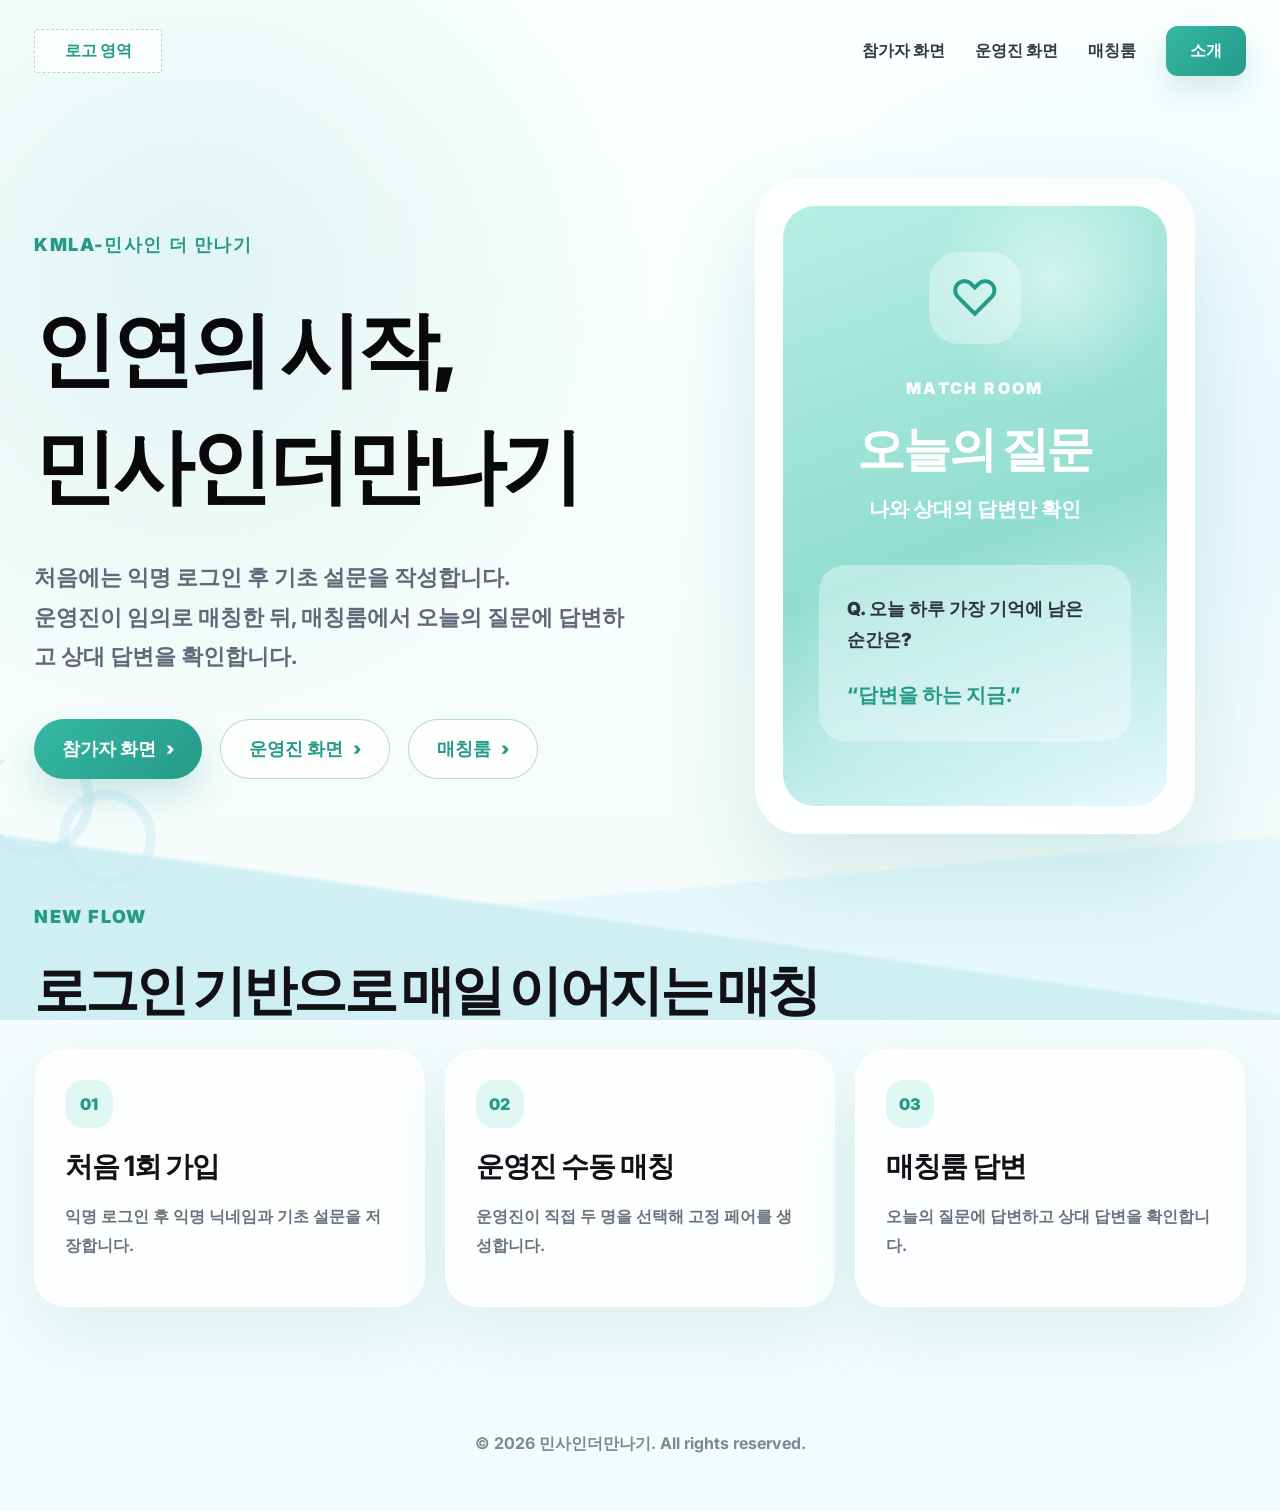
==== index.html @ b185637e "Add files via upload" ====
<!DOCTYPE html><html lang="ko"><head><meta charset="UTF-8"><meta name="viewport" content="width=device-width,initial-scale=1.0"><title>민사인  더  만나기</title><link rel="stylesheet" href="style.css"></head><body><nav>
  <a class="brand" href="index.html"><div class="logo-slot">로고 영역</div></a>
  <div class="nav-links">
    <a href="participant.html">참가자 화면</a>
    <a href="admin.html">운영진 화면</a>
    <a href="room.html">매칭룸</a>
    <a class="active" href="index.html">소개</a>
  </div>
</nav><main>
<section class="hero"><div><p class="eyebrow">KMLA-민사인 더 만나기</p><h1>인연의 시작,<br>민사인더만나기</h1><p class="desc">처음에는 익명 로그인 후 기초 설문을 작성합니다.<br>운영진이 임의로 매칭한 뒤, 매칭룸에서 오늘의 질문에 답변하고 상대 답변을 확인합니다.</p><div class="buttons"><a class="btn" href="participant.html">참가자 화면 <span>›</span></a><a class="btn ghost" href="admin.html">운영진 화면 <span>›</span></a><a class="btn ghost" href="room.html">매칭룸 <span>›</span></a></div></div>
<div class="mockup-wrap"><div class="mockup"><div class="screen"><div class="heart-box">♡</div><p class="match-label">MATCH ROOM</p><div class="match-title">오늘의 질문</div><p class="match-sub">나와 상대의 답변만 확인</p><div class="answer-card"><strong>Q. 오늘 하루 가장 기억에 남은 순간은?</strong><span>“답변을 하는 지금.”</span></div></div></div></div></section>
<section class="section"><p class="eyebrow">NEW FLOW</p><h2>로그인 기반으로 매일 이어지는 매칭</h2><div class="steps"><article class="card"><div class="num">01</div><h3>처음 1회 가입</h3><p>익명 로그인 후 익명 닉네임과 기초 설문을 저장합니다.</p></article><article class="card"><div class="num">02</div><h3>운영진 수동 매칭</h3><p>운영진이 직접 두 명을 선택해 고정 페어를 생성합니다.</p></article><article class="card"><div class="num">03</div><h3>매칭룸 답변</h3><p>오늘의 질문에 답변하고 상대 답변을 확인합니다.</p></article></div></section>
</main><footer>© 2026 민사인더만나기. All rights reserved.</footer></body></html>
---- style.css ----
@import url('https://fonts.googleapis.com/css2?family=Inter:wght@500;600;700;800;900&display=swap');

:root{
  --mint:#35b8a3;
  --mint-dark:#259a88;
  --mint-soft:#dff8f3;
  --sky:#dff3ff;
  --ink:#111116;
  --muted:#6d7280;
  --line:rgba(53,184,163,.22);
  --card:rgba(255,255,255,.78);
}

*{box-sizing:border-box}
html{scroll-behavior:smooth}

body{
  margin:0;
  min-height:100vh;
  font-family:Inter,"Pretendard","Apple SD Gothic Neo",sans-serif;
  color:var(--ink);
  background:
    radial-gradient(circle at 15% 18%, rgba(53,184,163,.13), transparent 28%),
    radial-gradient(circle at 88% 30%, rgba(190,235,255,.32), transparent 30%),
    linear-gradient(180deg,#fbffff 0%,#f6fcfb 55%,#f3fbff 100%);
  overflow-x:hidden;
}

body::after{
  content:"";
  position:fixed;
  left:-80px;
  right:-80px;
  bottom:-120px;
  height:260px;
  z-index:-1;
  background:
    radial-gradient(circle at 8% 15%, transparent 0 48px, rgba(197,232,244,.48) 49px 58px, transparent 59px),
    radial-gradient(circle at 13% 30%, transparent 0 38px, rgba(197,232,244,.42) 39px 48px, transparent 49px),
    linear-gradient(8deg, rgba(205,238,241,.9) 0 42%, transparent 43%),
    linear-gradient(-5deg, rgba(227,247,250,.95) 0 49%, transparent 50%);
}

nav{
  max-width:1280px;
  margin:0 auto;
  padding:26px 34px;
  display:flex;
  align-items:center;
  justify-content:space-between;
}

.brand{
  display:flex;
  align-items:center;
  gap:14px;
  text-decoration:none;
  color:var(--ink);
}

.logo-slot{
  width:128px;
  height:44px;
  display:grid;
  place-items:center;
  border:1.5px dashed rgba(37,154,136,.35);
  background:rgba(255,255,255,.72);
  color:var(--mint-dark);
  font-weight:800;
  border-radius:2px;
}

.nav-links{
  display:flex;
  gap:30px;
  align-items:center;
}

.nav-links a{
  color:#343943;
  text-decoration:none;
  font-size:16px;
  font-weight:800;
}

.nav-links .active{
  padding:14px 24px;
  border-radius:12px;
  color:white;
  background:linear-gradient(135deg,var(--mint),var(--mint-dark));
  box-shadow:0 14px 28px rgba(37,154,136,.18);
}

main{
  max-width:1280px;
  margin:0 auto;
  padding:44px 34px 90px;
}

.hero{
  min-height:720px;
  display:grid;
  grid-template-columns:1.05fr .95fr;
  gap:70px;
  align-items:center;
}

.eyebrow{
  margin:0 0 34px;
  color:var(--mint-dark);
  font-size:18px;
  font-weight:900;
  letter-spacing:.09em;
}

h1{
  margin:0;
  color:#09090b;
  font-size:clamp(50px,6.8vw,82px);
  line-height:1.42;
  letter-spacing:-.05em;
  font-weight:900;
}

h2{
  margin:0;
  font-size:clamp(34px,4.2vw,58px);
  line-height:1.08;
  letter-spacing:-.065em;
  font-weight:900;
}

h3{
  margin:0;
  letter-spacing:-.04em;
}

.desc{
  margin:34px 0 0;
  color:#626879;
  font-size:22px;
  line-height:1.8;
  font-weight:700;
}

.buttons{
  display:flex;
  gap:18px;
  flex-wrap:wrap;
  margin-top:42px;
}

button,.btn{
  display:inline-flex;
  align-items:center;
  justify-content:center;
  gap:10px;
  border:0;
  text-decoration:none;
  padding:17px 28px;
  border-radius:999px;
  background:linear-gradient(135deg,var(--mint),var(--mint-dark));
  color:white;
  font-size:18px;
  font-weight:900;
  cursor:pointer;
  box-shadow:0 18px 34px rgba(37,154,136,.20);
  transition:.2s ease;
}

button:hover,.btn:hover{transform:translateY(-2px)}

.ghost{
  background:rgba(255,255,255,.76);
  color:var(--mint-dark);
  border:1.5px solid rgba(37,154,136,.35);
  box-shadow:none;
}

.features{
  display:grid;
  grid-template-columns:repeat(3,1fr);
  gap:22px;
  max-width:720px;
  margin-top:90px;
}

.feature{
  display:grid;
  grid-template-columns:58px 1fr;
  gap:14px;
  align-items:center;
  padding-right:18px;
  border-right:1px solid rgba(53,184,163,.20);
}

.feature:last-child{border-right:0}

.feature-icon{
  width:52px;
  height:52px;
  display:grid;
  place-items:center;
  border-radius:50%;
  background:rgba(53,184,163,.12);
  border:1px solid rgba(53,184,163,.24);
  color:var(--mint-dark);
  font-size:28px;
}

.feature strong{
  display:block;
  color:#252931;
  font-size:16px;
  font-weight:900;
}

.feature span{
  display:block;
  margin-top:5px;
  color:#7b8390;
  font-size:14px;
  line-height:1.4;
  font-weight:700;
}

.mockup-wrap{
  display:flex;
  justify-content:center;
}

.mockup{
  width:min(440px,100%);
  padding:28px;
  border-radius:46px;
  background:rgba(255,255,255,.86);
  box-shadow:0 42px 90px rgba(37,154,136,.16);
}

.screen{
  min-height:600px;
  padding:46px 36px;
  border-radius:32px;
  background:
    radial-gradient(circle at 70% 12%, rgba(255,255,255,.5), transparent 20%),
    linear-gradient(160deg,#b6efe3 0%,#91ddcf 55%,#e8f9ff 100%);
  color:white;
  text-align:center;
}

.heart-box{
  width:92px;
  height:92px;
  display:grid;
  place-items:center;
  margin:0 auto 34px;
  border-radius:30px;
  background:rgba(255,255,255,.34);
  color:var(--mint-dark);
  font-size:50px;
}

.match-label{
  margin:0;
  color:white;
  font-size:16px;
  font-weight:900;
  letter-spacing:.15em;
}

.match-title{
  margin:24px 0 18px;
  color:white;
  font-size:48px;
  line-height:1.12;
  letter-spacing:-.05em;
  font-weight:900;
}

.match-sub{
  color:white;
  font-size:20px;
  font-weight:800;
}

.answer-card{
  margin-top:42px;
  padding:28px;
  border-radius:26px;
  background:rgba(255,255,255,.38);
  color:#2d3540;
  text-align:left;
  line-height:1.75;
  box-shadow:0 20px 48px rgba(255,255,255,.16);
}

.answer-card strong{display:block;font-size:18px;font-weight:900}
.answer-card span{display:block;margin-top:22px;color:var(--mint-dark);font-size:20px;font-weight:800}

.panel,.card,.board{
  background:var(--card);
  border:1px solid rgba(255,255,255,.9);
  border-radius:32px;
  box-shadow:0 28px 68px rgba(37,154,136,.11);
  backdrop-filter:blur(14px);
}

.section{margin-top:40px}

.steps{
  display:grid;
  grid-template-columns:repeat(3,1fr);
  gap:20px;
  margin-top:30px;
}

.card{padding:30px}

.num{
  width:48px;
  height:48px;
  display:grid;
  place-items:center;
  border-radius:18px;
  background:var(--mint-soft);
  color:var(--mint-dark);
  font-weight:900;
}

.card h3{margin-top:20px;font-size:28px}
.card p,.panel p,.board p,.notice{color:var(--muted);line-height:1.8;font-weight:700}

.split{
  display:grid;
  grid-template-columns:.88fr 1.12fr;
  gap:22px;
}

.panel{padding:34px}

.form label{
  display:block;
  margin:16px 0 8px;
  color:#53606c;
  font-size:14px;
  font-weight:900;
}

input,textarea,select{
  width:100%;
  padding:16px 18px;
  border:1.5px solid rgba(37,154,136,.22);
  border-radius:16px;
  background:rgba(255,255,255,.74);
  color:#151820;
  font:inherit;
  outline:none;
}

textarea{resize:vertical}

.question{
  padding:18px;
  border-radius:18px;
  background:#effaf7;
  color:var(--mint-dark);
  border:1px solid rgba(37,154,136,.20);
  font-weight:900;
  line-height:1.7;
}

.grid2{
  display:grid;
  grid-template-columns:1fr 1fr;
  gap:20px;
}

.list{
  display:grid;
  gap:12px;
  margin-top:16px;
}

.item,.notice{
  padding:18px;
  border-radius:20px;
  background:rgba(255,255,255,.72);
  border:1px solid rgba(37,154,136,.18);
}

.item b{color:var(--mint-dark)}

.room-grid{
  display:grid;
  grid-template-columns:1fr 1fr;
  gap:18px;
}

.hidden{display:none!important}

footer{
  max-width:1280px;
  margin:0 auto;
  padding:36px 34px 56px;
  text-align:center;
  color:#7e8792;
  font-weight:700;
}

footer a{color:#7e8792;text-decoration:none;margin:0 12px}

.small{
  font-size:13px;
  color:#88919d;
}

@media(max-width:960px){
  .nav-links{display:none}
  .hero,.split,.steps,.grid2,.room-grid{grid-template-columns:1fr}
  .hero{gap:40px;min-height:auto}
  .features{grid-template-columns:1fr;margin-top:50px}
  .feature{border-right:0}
  h1{font-size:64px}
  .match-title{font-size:38px}
}

.userbar{display:flex;gap:10px;align-items:center;flex-wrap:wrap;margin-top:20px;color:var(--muted);font-weight:800}
.badge{display:inline-flex;padding:8px 12px;border-radius:999px;background:#effaf7;color:var(--mint-dark);border:1px solid rgba(37,154,136,.20);font-weight:900}
.code{font-family:ui-monospace,Menlo,Consolas,monospace;font-weight:900;color:var(--mint-dark)}
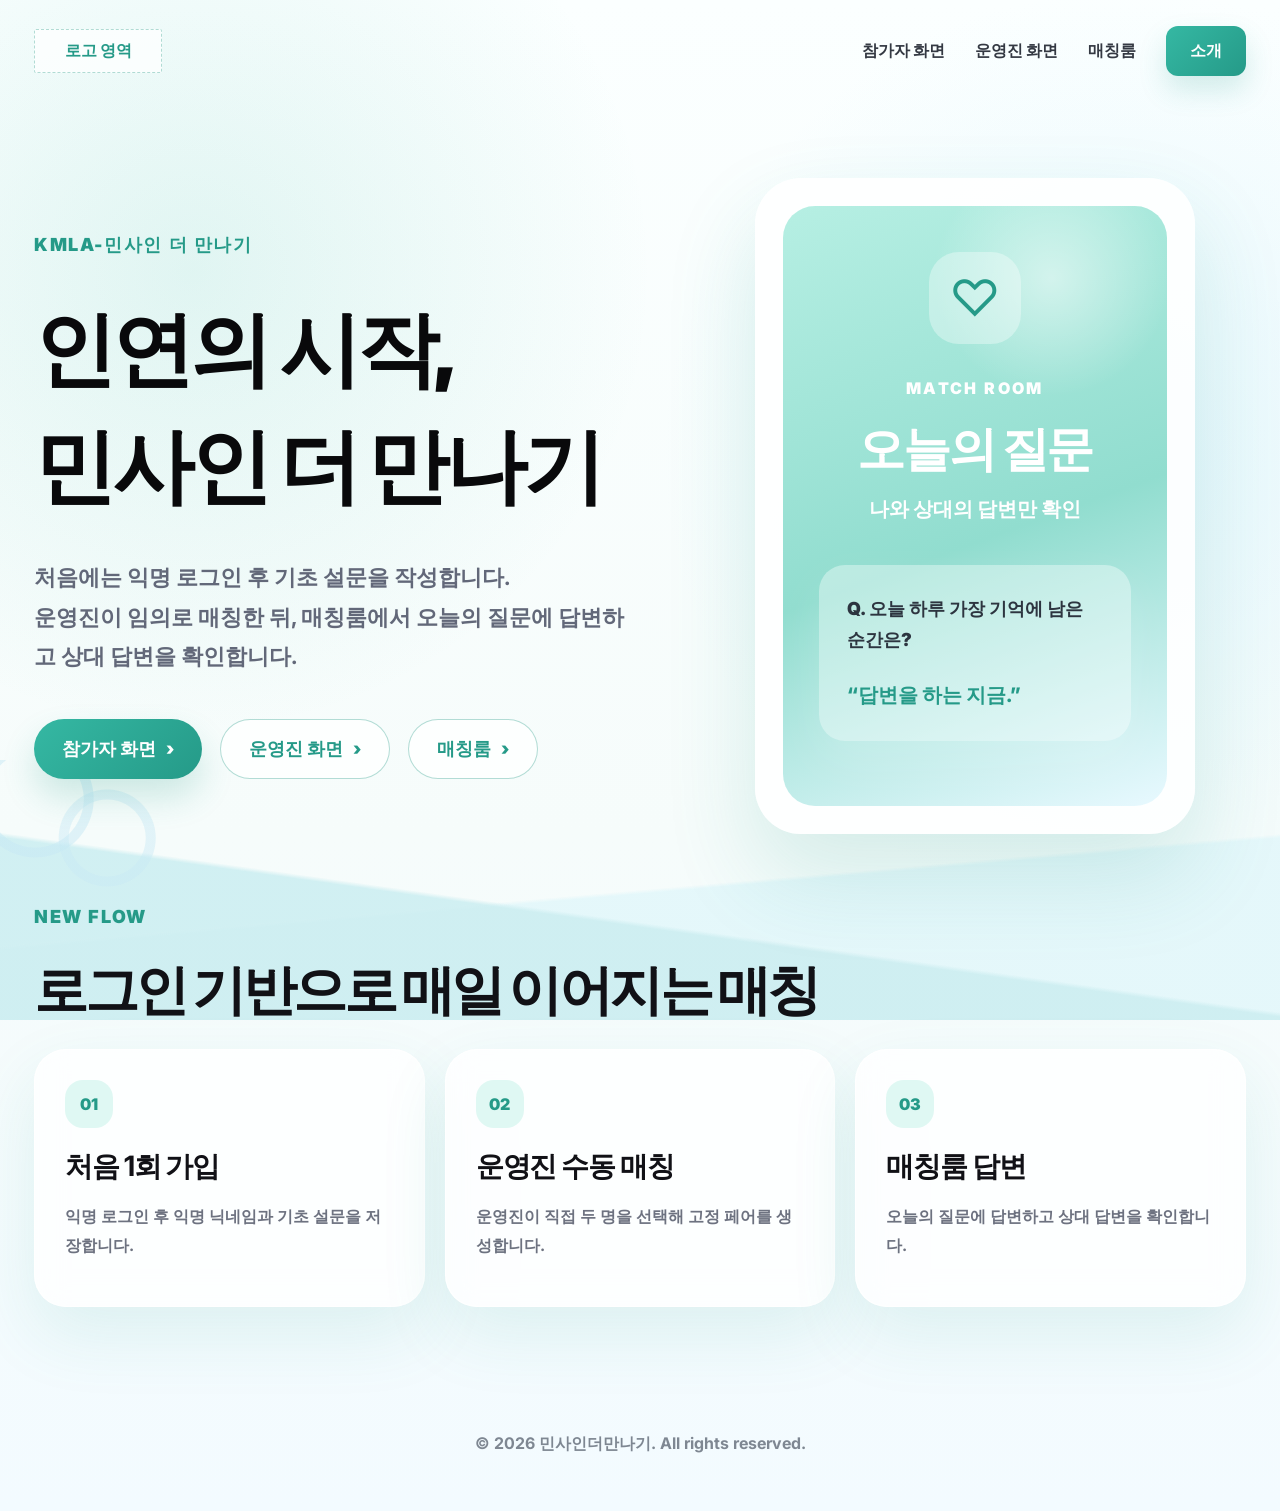
==== commit 0ddd42b3: "Update index.html" ====
--- a/index.html
+++ b/index.html
@@ -7,7 +7,7 @@
     <a class="active" href="index.html">소개</a>
   </div>
 </nav><main>
-<section class="hero"><div><p class="eyebrow">KMLA-민사인 더 만나기</p><h1>인연의 시작,<br>민사인더만나기</h1><p class="desc">처음에는 익명 로그인 후 기초 설문을 작성합니다.<br>운영진이 임의로 매칭한 뒤, 매칭룸에서 오늘의 질문에 답변하고 상대 답변을 확인합니다.</p><div class="buttons"><a class="btn" href="participant.html">참가자 화면 <span>›</span></a><a class="btn ghost" href="admin.html">운영진 화면 <span>›</span></a><a class="btn ghost" href="room.html">매칭룸 <span>›</span></a></div></div>
+<section class="hero"><div><p class="eyebrow">KMLA-민사인 더 만나기</p><h1>인연의 시작,<br>민사인 더 만나기</h1><p class="desc">처음에는 익명 로그인 후 기초 설문을 작성합니다.<br>운영진이 임의로 매칭한 뒤, 매칭룸에서 오늘의 질문에 답변하고 상대 답변을 확인합니다.</p><div class="buttons"><a class="btn" href="participant.html">참가자 화면 <span>›</span></a><a class="btn ghost" href="admin.html">운영진 화면 <span>›</span></a><a class="btn ghost" href="room.html">매칭룸 <span>›</span></a></div></div> 
 <div class="mockup-wrap"><div class="mockup"><div class="screen"><div class="heart-box">♡</div><p class="match-label">MATCH ROOM</p><div class="match-title">오늘의 질문</div><p class="match-sub">나와 상대의 답변만 확인</p><div class="answer-card"><strong>Q. 오늘 하루 가장 기억에 남은 순간은?</strong><span>“답변을 하는 지금.”</span></div></div></div></div></section>
 <section class="section"><p class="eyebrow">NEW FLOW</p><h2>로그인 기반으로 매일 이어지는 매칭</h2><div class="steps"><article class="card"><div class="num">01</div><h3>처음 1회 가입</h3><p>익명 로그인 후 익명 닉네임과 기초 설문을 저장합니다.</p></article><article class="card"><div class="num">02</div><h3>운영진 수동 매칭</h3><p>운영진이 직접 두 명을 선택해 고정 페어를 생성합니다.</p></article><article class="card"><div class="num">03</div><h3>매칭룸 답변</h3><p>오늘의 질문에 답변하고 상대 답변을 확인합니다.</p></article></div></section>
-</main><footer>© 2026 민사인더만나기. All rights reserved.</footer></body></html>+</main><footer>© 2026 민사인더만나기. All rights reserved.</footer></body></html>
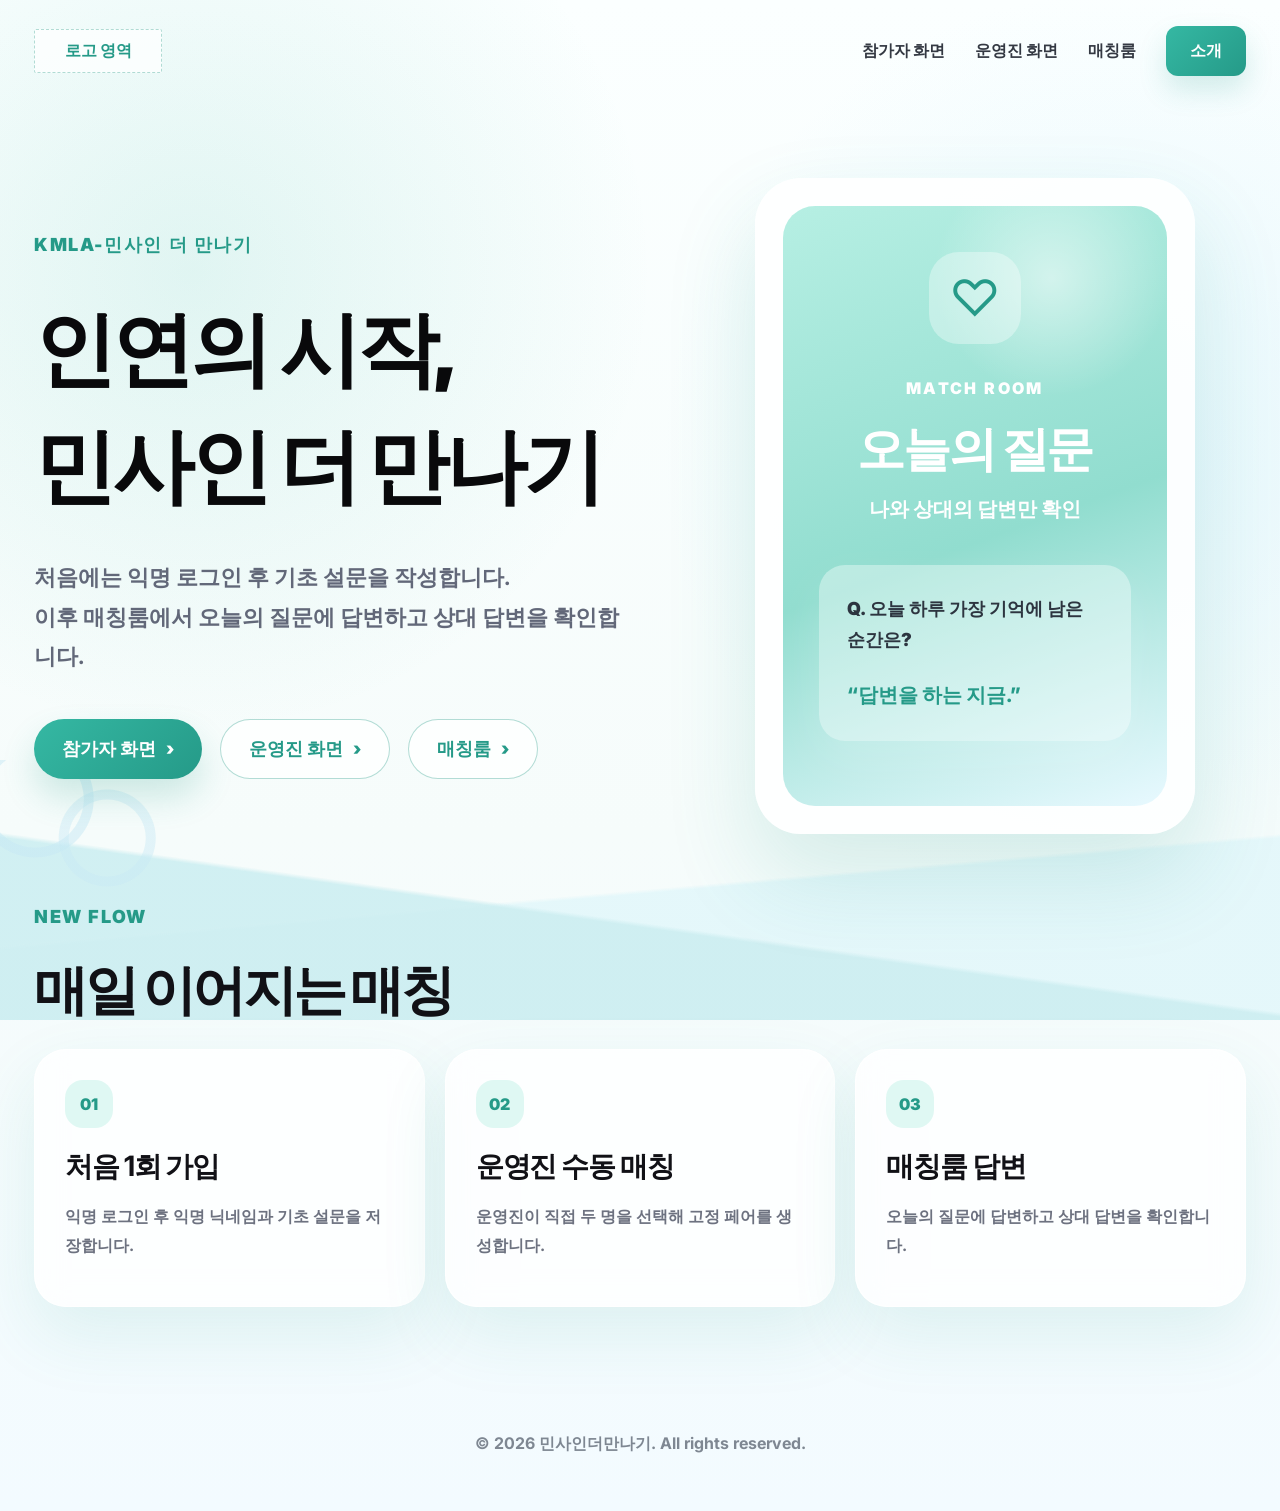
==== commit 9179e34d: "Update index.html" ====
--- a/index.html
+++ b/index.html
@@ -7,7 +7,7 @@
     <a class="active" href="index.html">소개</a>
   </div>
 </nav><main>
-<section class="hero"><div><p class="eyebrow">KMLA-민사인 더 만나기</p><h1>인연의 시작,<br>민사인 더 만나기</h1><p class="desc">처음에는 익명 로그인 후 기초 설문을 작성합니다.<br>운영진이 임의로 매칭한 뒤, 매칭룸에서 오늘의 질문에 답변하고 상대 답변을 확인합니다.</p><div class="buttons"><a class="btn" href="participant.html">참가자 화면 <span>›</span></a><a class="btn ghost" href="admin.html">운영진 화면 <span>›</span></a><a class="btn ghost" href="room.html">매칭룸 <span>›</span></a></div></div> 
+<section class="hero"><div><p class="eyebrow">KMLA-민사인 더 만나기</p><h1>인연의 시작,<br>민사인 더 만나기</h1><p class="desc">처음에는 익명 로그인 후 기초 설문을 작성합니다.<br> 이후 매칭룸에서 오늘의 질문에 답변하고 상대 답변을 확인합니다.</p><div class="buttons"><a class="btn" href="participant.html">참가자 화면 <span>›</span></a><a class="btn ghost" href="admin.html">운영진 화면 <span>›</span></a><a class="btn ghost" href="room.html">매칭룸 <span>›</span></a></div></div> 
 <div class="mockup-wrap"><div class="mockup"><div class="screen"><div class="heart-box">♡</div><p class="match-label">MATCH ROOM</p><div class="match-title">오늘의 질문</div><p class="match-sub">나와 상대의 답변만 확인</p><div class="answer-card"><strong>Q. 오늘 하루 가장 기억에 남은 순간은?</strong><span>“답변을 하는 지금.”</span></div></div></div></div></section>
-<section class="section"><p class="eyebrow">NEW FLOW</p><h2>로그인 기반으로 매일 이어지는 매칭</h2><div class="steps"><article class="card"><div class="num">01</div><h3>처음 1회 가입</h3><p>익명 로그인 후 익명 닉네임과 기초 설문을 저장합니다.</p></article><article class="card"><div class="num">02</div><h3>운영진 수동 매칭</h3><p>운영진이 직접 두 명을 선택해 고정 페어를 생성합니다.</p></article><article class="card"><div class="num">03</div><h3>매칭룸 답변</h3><p>오늘의 질문에 답변하고 상대 답변을 확인합니다.</p></article></div></section>
+<section class="section"><p class="eyebrow">NEW FLOW</p><h2>매일 이어지는 매칭</h2><div class="steps"><article class="card"><div class="num">01</div><h3>처음 1회 가입</h3><p>익명 로그인 후 익명 닉네임과 기초 설문을 저장합니다.</p></article><article class="card"><div class="num">02</div><h3>운영진 수동 매칭</h3><p>운영진이 직접 두 명을 선택해 고정 페어를 생성합니다.</p></article><article class="card"><div class="num">03</div><h3>매칭룸 답변</h3><p>오늘의 질문에 답변하고 상대 답변을 확인합니다.</p></article></div></section>
 </main><footer>© 2026 민사인더만나기. All rights reserved.</footer></body></html>
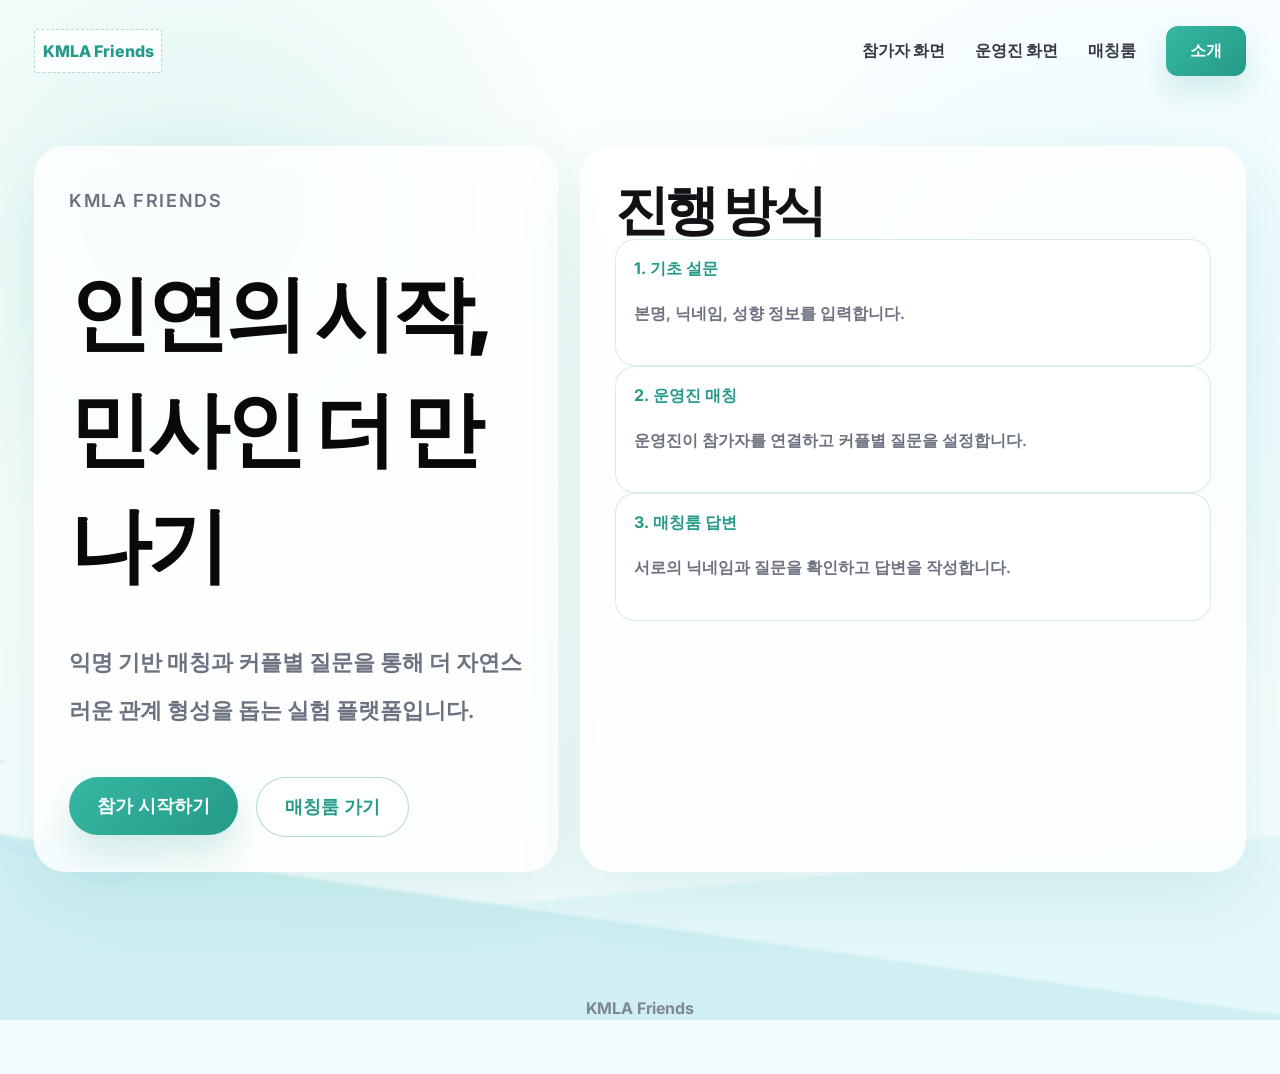
==== commit 043f3cc3: "Add files via upload" ====
--- a/index.html
+++ b/index.html
@@ -1,13 +1 @@
-<!DOCTYPE html><html lang="ko"><head><meta charset="UTF-8"><meta name="viewport" content="width=device-width,initial-scale=1.0"><title>민사인  더  만나기</title><link rel="stylesheet" href="style.css"></head><body><nav>
-  <a class="brand" href="index.html"><div class="logo-slot">로고 영역</div></a>
-  <div class="nav-links">
-    <a href="participant.html">참가자 화면</a>
-    <a href="admin.html">운영진 화면</a>
-    <a href="room.html">매칭룸</a>
-    <a class="active" href="index.html">소개</a>
-  </div>
-</nav><main>
-<section class="hero"><div><p class="eyebrow">KMLA-민사인 더 만나기</p><h1>인연의 시작,<br>민사인 더 만나기</h1><p class="desc">처음에는 익명 로그인 후 기초 설문을 작성합니다.<br> 이후 매칭룸에서 오늘의 질문에 답변하고 상대 답변을 확인합니다.</p><div class="buttons"><a class="btn" href="participant.html">참가자 화면 <span>›</span></a><a class="btn ghost" href="admin.html">운영진 화면 <span>›</span></a><a class="btn ghost" href="room.html">매칭룸 <span>›</span></a></div></div> 
-<div class="mockup-wrap"><div class="mockup"><div class="screen"><div class="heart-box">♡</div><p class="match-label">MATCH ROOM</p><div class="match-title">오늘의 질문</div><p class="match-sub">나와 상대의 답변만 확인</p><div class="answer-card"><strong>Q. 오늘 하루 가장 기억에 남은 순간은?</strong><span>“답변을 하는 지금.”</span></div></div></div></div></section>
-<section class="section"><p class="eyebrow">NEW FLOW</p><h2>매일 이어지는 매칭</h2><div class="steps"><article class="card"><div class="num">01</div><h3>처음 1회 가입</h3><p>익명 로그인 후 익명 닉네임과 기초 설문을 저장합니다.</p></article><article class="card"><div class="num">02</div><h3>운영진 수동 매칭</h3><p>운영진이 직접 두 명을 선택해 고정 페어를 생성합니다.</p></article><article class="card"><div class="num">03</div><h3>매칭룸 답변</h3><p>오늘의 질문에 답변하고 상대 답변을 확인합니다.</p></article></div></section>
-</main><footer>© 2026 민사인더만나기. All rights reserved.</footer></body></html>
+<!DOCTYPE html><html lang="ko"><head><meta charset="UTF-8"><meta name="viewport" content="width=device-width,initial-scale=1.0"><title>KMLA Friends</title><link rel="stylesheet" href="style.css"></head><body><nav><a class="brand" href="index.html"><div class="logo-slot">KMLA Friends</div></a><div class="nav-links"><a href="participant.html">참가자 화면</a><a href="admin.html">운영진 화면</a><a href="room.html">매칭룸</a><a class="active" href="index.html">소개</a></div></nav><main><section class="split"><div class="panel"><p class="eyebrow">KMLA FRIENDS</p><h1>인연의 시작,<br>민사인 더 만나기</h1><p class="desc">익명 기반 매칭과 커플별 질문을 통해 더 자연스러운 관계 형성을 돕는 실험 플랫폼입니다.</p><div class="buttons"><a href="participant.html"><button>참가 시작하기</button></a><a href="room.html"><button class="ghost">매칭룸 가기</button></a></div></div><div class="panel form"><h2>진행 방식</h2><div class="item"><b>1. 기초 설문</b><p>본명, 닉네임, 성향 정보를 입력합니다.</p></div><div class="item"><b>2. 운영진 매칭</b><p>운영진이 참가자를 연결하고 커플별 질문을 설정합니다.</p></div><div class="item"><b>3. 매칭룸 답변</b><p>서로의 닉네임과 질문을 확인하고 답변을 작성합니다.</p></div></div></section></main><footer>KMLA Friends</footer></body></html>
--- a/style.css
+++ b/style.css
@@ -328,7 +328,7 @@
 }
 
 .card h3{margin-top:20px;font-size:28px}
-.card p,.panel p,.board p,.notice{color:var(--muted);line-height:1.8;font-weight:700}
+.card p,.panel p,.board p,.notice{color:var(--muted);line-height:2.2;font-weight:600}
 
 .split{
   display:grid;
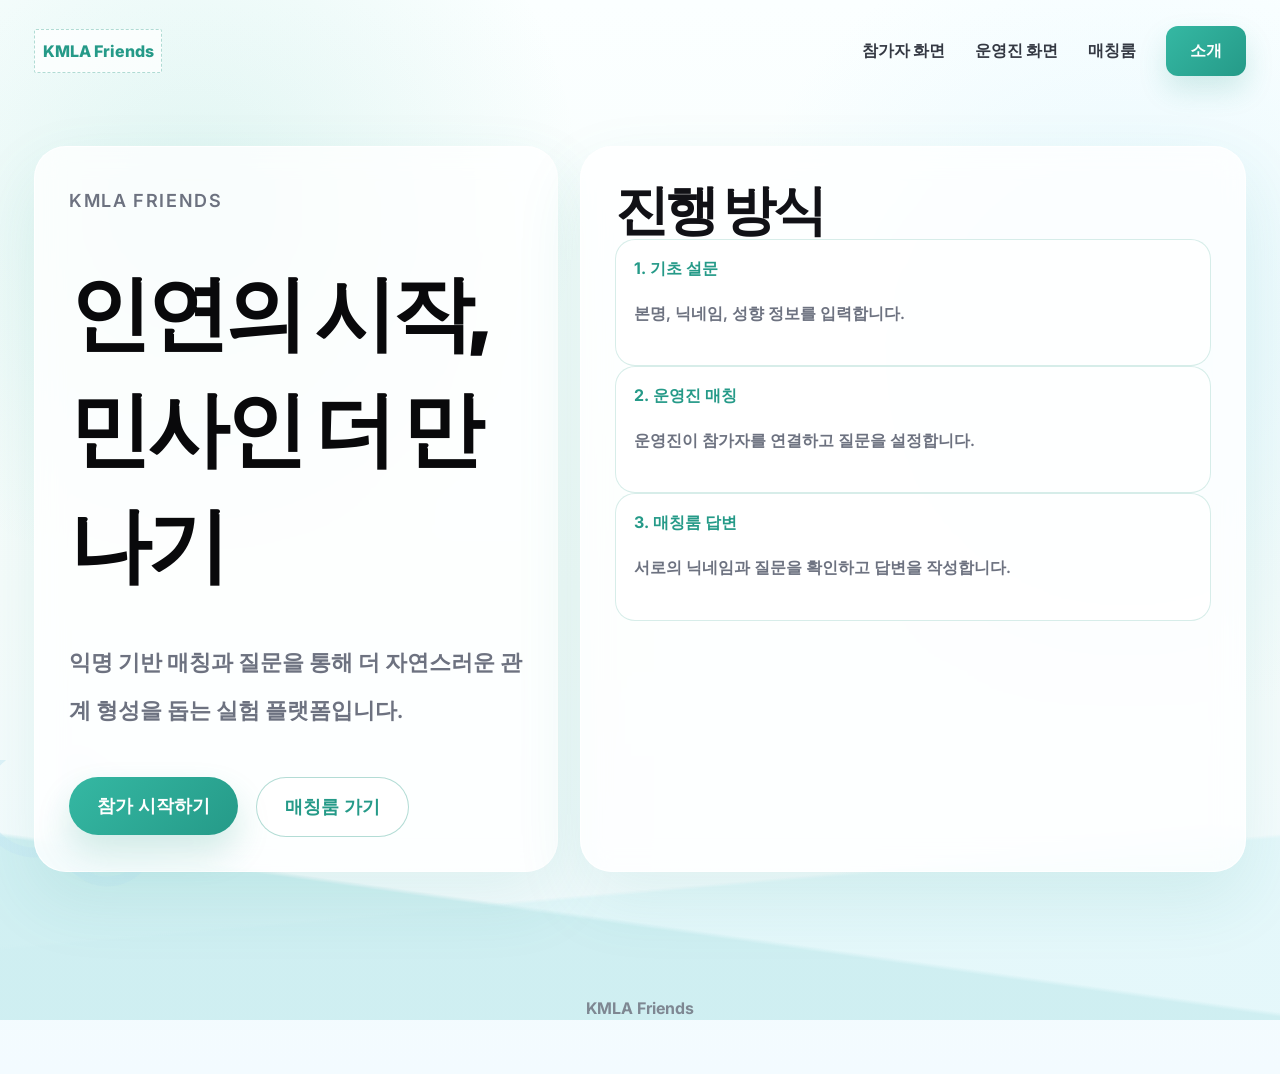
==== commit 4fa753fa: "Update index.html" ====
--- a/index.html
+++ b/index.html
@@ -1 +1 @@
-<!DOCTYPE html><html lang="ko"><head><meta charset="UTF-8"><meta name="viewport" content="width=device-width,initial-scale=1.0"><title>KMLA Friends</title><link rel="stylesheet" href="style.css"></head><body><nav><a class="brand" href="index.html"><div class="logo-slot">KMLA Friends</div></a><div class="nav-links"><a href="participant.html">참가자 화면</a><a href="admin.html">운영진 화면</a><a href="room.html">매칭룸</a><a class="active" href="index.html">소개</a></div></nav><main><section class="split"><div class="panel"><p class="eyebrow">KMLA FRIENDS</p><h1>인연의 시작,<br>민사인 더 만나기</h1><p class="desc">익명 기반 매칭과 커플별 질문을 통해 더 자연스러운 관계 형성을 돕는 실험 플랫폼입니다.</p><div class="buttons"><a href="participant.html"><button>참가 시작하기</button></a><a href="room.html"><button class="ghost">매칭룸 가기</button></a></div></div><div class="panel form"><h2>진행 방식</h2><div class="item"><b>1. 기초 설문</b><p>본명, 닉네임, 성향 정보를 입력합니다.</p></div><div class="item"><b>2. 운영진 매칭</b><p>운영진이 참가자를 연결하고 커플별 질문을 설정합니다.</p></div><div class="item"><b>3. 매칭룸 답변</b><p>서로의 닉네임과 질문을 확인하고 답변을 작성합니다.</p></div></div></section></main><footer>KMLA Friends</footer></body></html>+<!DOCTYPE html><html lang="ko"><head><meta charset="UTF-8"><meta name="viewport" content="width=device-width,initial-scale=1.0"><title>KMLA Friends</title><link rel="stylesheet" href="style.css"></head><body><nav><a class="brand" href="index.html"><div class="logo-slot">KMLA Friends</div></a><div class="nav-links"><a href="participant.html">참가자 화면</a><a href="admin.html">운영진 화면</a><a href="room.html">매칭룸</a><a class="active" href="index.html">소개</a></div></nav><main><section class="split"><div class="panel"><p class="eyebrow">KMLA FRIENDS</p><h1>인연의 시작,<br>민사인 더 만나기</h1><p class="desc">익명 기반 매칭과 질문을 통해 더 자연스러운 관계 형성을 돕는 실험 플랫폼입니다.</p><div class="buttons"><a href="participant.html"><button>참가 시작하기</button></a><a href="room.html"><button class="ghost">매칭룸 가기</button></a></div></div><div class="panel form"><h2>진행 방식</h2><div class="item"><b>1. 기초 설문</b><p>본명, 닉네임, 성향 정보를 입력합니다.</p></div><div class="item"><b>2. 운영진 매칭</b><p>운영진이 참가자를 연결하고 질문을 설정합니다.</p></div><div class="item"><b>3. 매칭룸 답변</b><p>서로의 닉네임과 질문을 확인하고 답변을 작성합니다.</p></div></div></section></main><footer>KMLA Friends</footer></body></html>
